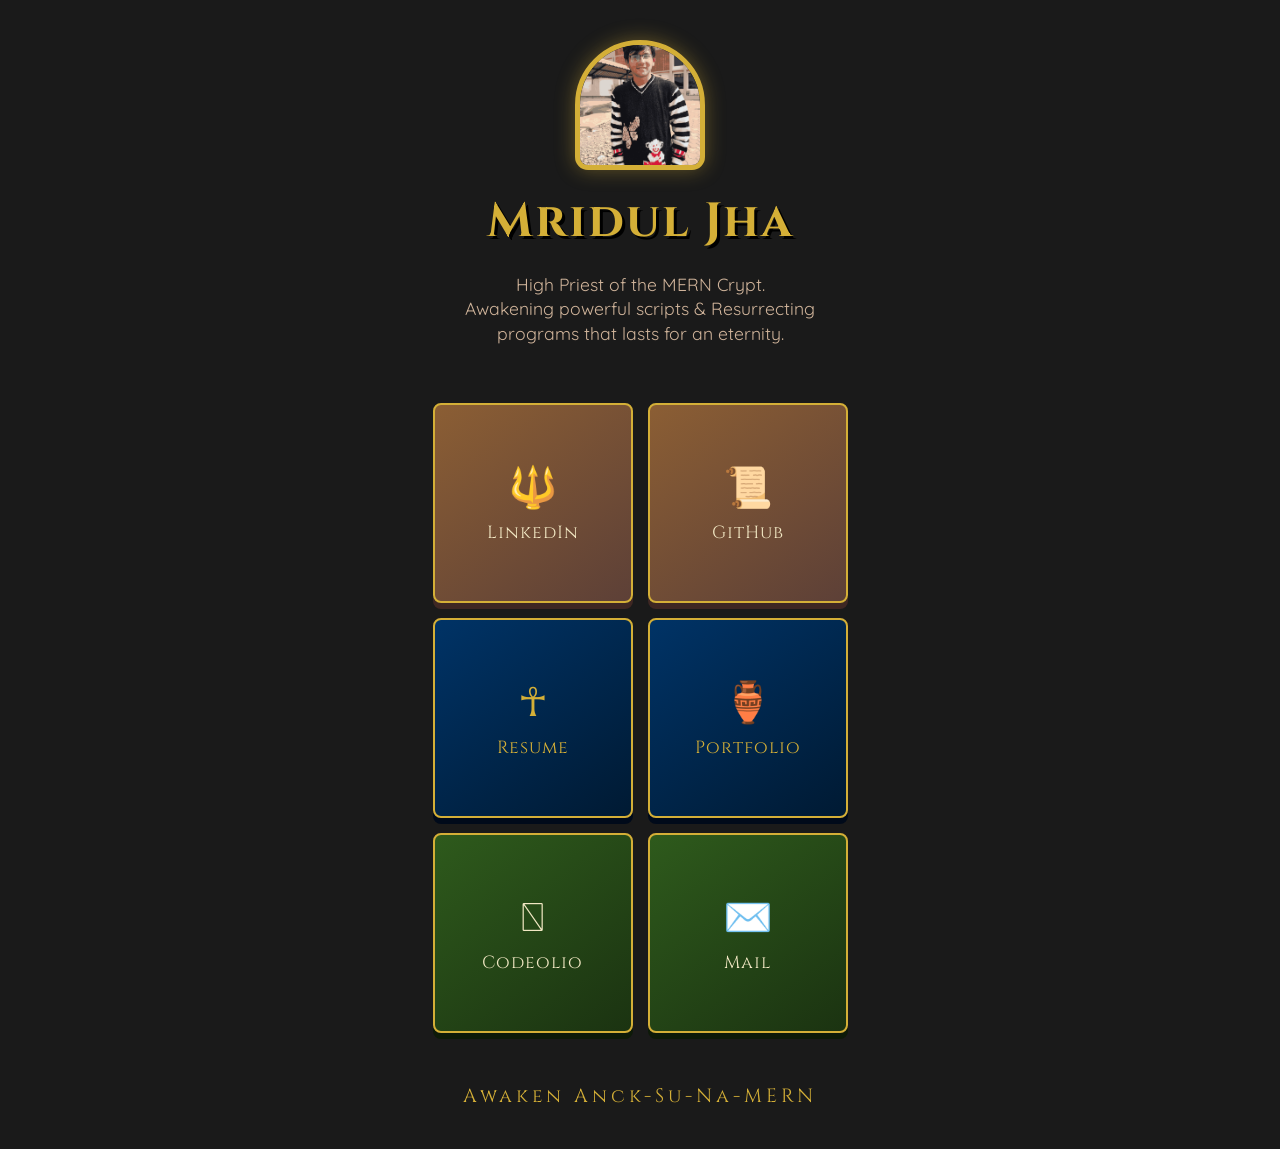
==== mummy.html @ a7263832 "IMHOTEP" ====
<!DOCTYPE html>
<html lang="en">
<head>
  <meta charset="UTF-8">
  <meta name="viewport" content="width=device-width, initial-scale=1.0">
  <title>Pharaoh's Code Portal</title>
  <link href="https://fonts.googleapis.com/css2?family=Cinzel:wght@700&family=Quicksand:wght@600&display=swap" rel="stylesheet">
  <style>
    :root {
      --royal-gold: #d4af37;
      --sandstone: #e3c4a8;
      --pyramid-shadow: #8b5e34;
      --lapis-blue: #003366;
      --nile-teal: #008080;
      --scarab-green: #2e5a1c;
      --papyrus-white: #f2e8c4;
      --tomb-dark: #1a1a1a;
    }

    body {
      background-color: var(--tomb-dark);
      /* Hieroglyphic-style pattern */
      background-image: url("data:image/svg+xml,%3Csvg width='60' height='60' viewBox='0 0 60 60' xmlns='http://www.w3.org/2000/svg'%3E%3Cpath d='M30 0l15 30H15L30 0zM0 30l15 30H0V30zm60 0L45 60h15V30z' fill='%3C3d2b1f' fill-opacity='0.2'/%3E%3C/svg%3E");
      color: var(--papyrus-white);
      font-family: 'Quicksand', sans-serif;
      margin: 0;
      padding: 40px 10px;
      display: flex;
      flex-direction: column;
      align-items: center;
    }

    header {
      text-align: center;
      margin-bottom: 40px;
      max-width: 400px;
    }

    .profile-pic {
      width: 120px;
      height: 120px;
      border: 5px solid var(--royal-gold);
      border-radius: 50% 50% 10% 10%; /* Sarcophagus-inspired shape */
      object-fit: cover;
      box-shadow: 0px 0px 20px rgba(212, 175, 55, 0.4);
      background-color: #333;
    }

    h1 {
      font-family: 'Cinzel', serif;
      font-size: 3rem;
      margin: 15px 0 5px;
      letter-spacing: 2px;
      color: var(--royal-gold);
      text-shadow: 3px 3px 0px #000;
    }

    .description {
      font-size: 1.1rem;
      line-height: 1.4;
      opacity: 0.9;
      color: var(--sandstone);
    }

    .links-grid {
      display: flex;
      flex-wrap: wrap;
      justify-content: center;
      gap: 15px;
      max-width: 420px;
      width: 100%;
    }

    .link-card {
      text-decoration: none;
      width: calc(50% - 10px);
      aspect-ratio: 1 / 1;
      display: flex;
      flex-direction: column;
      align-items: center;
      justify-content: center;
      border-radius: 8px;
      transition: all 0.3s ease;
      border: 2px solid var(--royal-gold);
      box-sizing: border-box;
      text-align: center;
      position: relative;
      overflow: hidden;
    }

    .link-card span {
      font-family: 'Cinzel', serif;
      font-size: 1.1rem;
      letter-spacing: 1px;
    }

    .icon {
      font-size: 2.5rem;
      margin-bottom: 10px;
    }

    .pyramid {
      background: linear-gradient(145deg, var(--pyramid-shadow), #5d4037);
      color: var(--papyrus-white);
      box-shadow: 0 6px 0px #3e2723;
    }

    .nile {
      background: linear-gradient(145deg, var(--lapis-blue), #001a33);
      color: var(--royal-gold);
      box-shadow: 0 6px 0px #000a1a;
    }

    .scarab {
      background: linear-gradient(145deg, #2e5a1c, #1b3311);
      color: var(--papyrus-white);
      box-shadow: 0 6px 0px #0d1a08;
    }

    .link-card:hover {
      transform: translateY(-8px);
      box-shadow: 0 12px 20px rgba(0,0,0,0.6);
      filter: brightness(1.1);
    }

    footer {
      margin-top: 50px;
      font-family: 'Cinzel', serif;
      font-size: 1.2rem;
      color: var(--royal-gold);
      letter-spacing: 4px;
    }
  </style>
</head>
<body>

  <header>
    <img src="Om PFP.png" alt="Profile" class="profile-pic">
    <h1>Mridul Jha</h1>
    <p class="description">High Priest of the MERN Crypt.<br>Awakening powerful scripts & Resurrecting programs that lasts for an eternity.</p>
  </header>

  <div class="links-grid">
    <a href="https://www.linkedin.com/in/mridul-jha/" class="link-card pyramid">
      <div class="icon">🔱</div>
      <span>LinkedIn</span>
    </a>
    <a href="https://github.com/Loki-Snape/" class="link-card pyramid">
      <div class="icon">📜</div>
      <span>GitHub</span>
    </a>
    <a href="Resume.html" class="link-card nile">
      <div class="icon">☥</div>
      <span>Resume</span>
    </a>
    <a href="index.html" class="link-card nile">
      <div class="icon">🏺</div>
      <span>Portfolio</span>
    </a>
    <a href="https://codolio.com/profile/Loki-Snape" class="link-card scarab">
      <div class="icon">𓆣</div>
      <span>Codeolio</span>
    </a>
    <a href="mailto:himriduljha11@gmail.com" class="link-card scarab">
      <div class="icon">✉️</div>
      <span>Mail</span>
    </a>
  </div>

  <footer>Awaken Anck-Su-Na-MERN</footer>

</body>
</html>
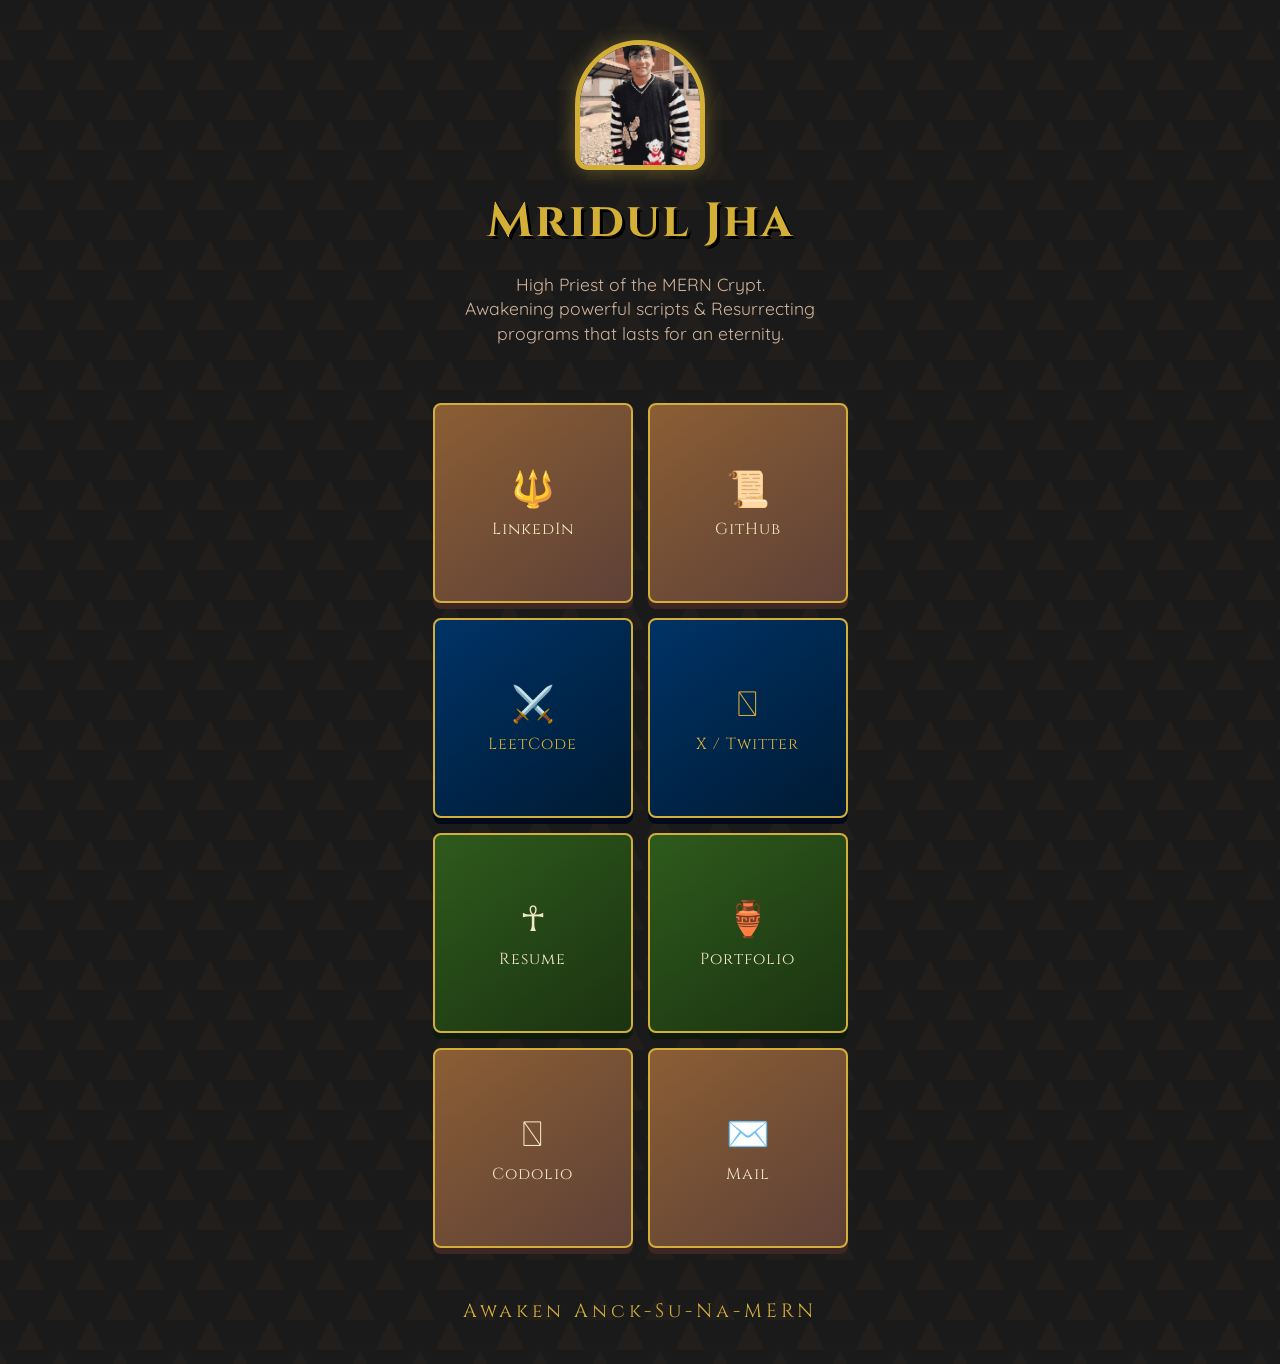
==== commit a28dc66a: "Scorpian King" ====
--- a/mummy.html
+++ b/mummy.html
@@ -19,8 +19,7 @@
 
     body {
       background-color: var(--tomb-dark);
-      /* Hieroglyphic-style pattern */
-      background-image: url("data:image/svg+xml,%3Csvg width='60' height='60' viewBox='0 0 60 60' xmlns='http://www.w3.org/2000/svg'%3E%3Cpath d='M30 0l15 30H15L30 0zM0 30l15 30H0V30zm60 0L45 60h15V30z' fill='%3C3d2b1f' fill-opacity='0.2'/%3E%3C/svg%3E");
+      background-image: url("data:image/svg+xml,%3Csvg width='60' height='60' viewBox='0 0 60 60' xmlns='http://www.w3.org/2000/svg'%3E%3Cpath d='M30 0l15 30H15L30 0zM0 30l15 30H0V30zm60 0L45 60h15V30z' fill='%233d2b1f' fill-opacity='0.2'/%3E%3C/svg%3E");
       color: var(--papyrus-white);
       font-family: 'Quicksand', sans-serif;
       margin: 0;
@@ -40,7 +39,7 @@
       width: 120px;
       height: 120px;
       border: 5px solid var(--royal-gold);
-      border-radius: 50% 50% 10% 10%; /* Sarcophagus-inspired shape */
+      border-radius: 50% 50% 10% 10%;
       object-fit: cover;
       box-shadow: 0px 0px 20px rgba(212, 175, 55, 0.4);
       background-color: #333;
@@ -90,15 +89,16 @@
 
     .link-card span {
       font-family: 'Cinzel', serif;
-      font-size: 1.1rem;
+      font-size: 1rem;
       letter-spacing: 1px;
     }
 
     .icon {
-      font-size: 2.5rem;
-      margin-bottom: 10px;
+      font-size: 2.2rem;
+      margin-bottom: 8px;
     }
 
+    /* Theme Classes */
     .pyramid {
       background: linear-gradient(145deg, var(--pyramid-shadow), #5d4037);
       color: var(--papyrus-white);
@@ -120,7 +120,7 @@
     .link-card:hover {
       transform: translateY(-8px);
       box-shadow: 0 12px 20px rgba(0,0,0,0.6);
-      filter: brightness(1.1);
+      filter: brightness(1.2);
     }
 
     footer {
@@ -149,19 +149,30 @@
       <div class="icon">📜</div>
       <span>GitHub</span>
     </a>
-    <a href="Resume.html" class="link-card nile">
+
+    <a href="https://leetcode.com/u/Loki_Jaleel/" class="link-card nile">
+      <div class="icon">⚔️</div>
+      <span>LeetCode</span>
+    </a>
+    <a href="https://twitter.com/mridul_jha11" class="link-card nile">
+      <div class="icon">𓂀</div>
+      <span>X / Twitter</span>
+    </a>
+
+    <a href="Resume.html" class="link-card scarab">
       <div class="icon">☥</div>
       <span>Resume</span>
     </a>
-    <a href="index.html" class="link-card nile">
+    <a href="index.html" class="link-card scarab">
       <div class="icon">🏺</div>
       <span>Portfolio</span>
     </a>
-    <a href="https://codolio.com/profile/Loki-Snape" class="link-card scarab">
+
+    <a href="https://codolio.com/profile/Loki-Snape" class="link-card pyramid">
       <div class="icon">𓆣</div>
-      <span>Codeolio</span>
+      <span>Codolio</span>
     </a>
-    <a href="mailto:himriduljha11@gmail.com" class="link-card scarab">
+    <a href="mailto:himriduljha11@gmail.com" class="link-card pyramid">
       <div class="icon">✉️</div>
       <span>Mail</span>
     </a>
